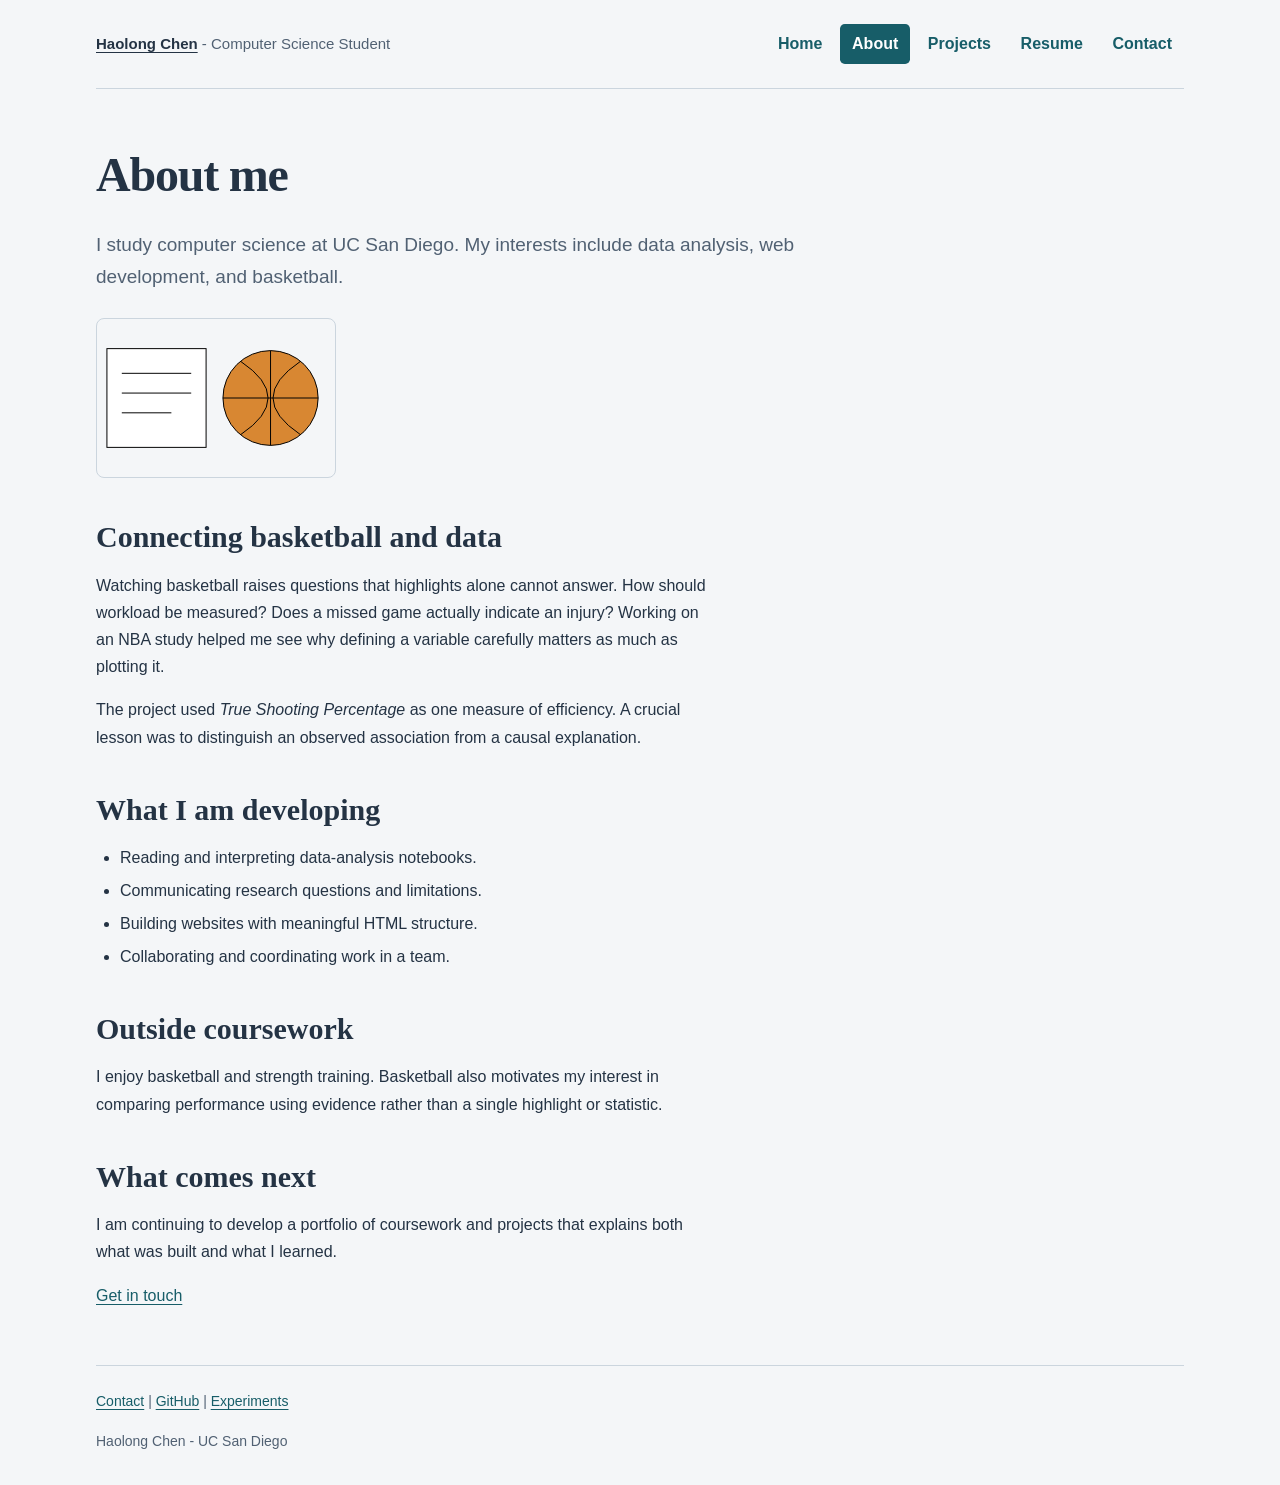
==== about.html @ 94e491ca "Copy HW3 portfolio into HW4" ====
<!doctype html>
<html lang="en">
<head>
<meta charset="utf-8">
<meta name="viewport" content="width=device-width, initial-scale=1">
<meta name="description" content="Haolong Chen's computer science portfolio: NBA data analysis and HTML web development.">
<title>About | Haolong Chen</title>
<link rel="stylesheet" href="assets/structure.css">

</head>
<body>
<header><p><a href="index.html">Haolong Chen</a> - Computer Science Student</p><nav aria-label="Main navigation"><ul><li><a href="index.html">Home</a></li><li><a href="about.html" aria-current="page">About</a></li><li><a href="projects.html">Projects</a></li><li><a href="resume.html">Resume</a></li><li><a href="contact.html">Contact</a></li></ul></nav></header>
<main id="main-content">
<h1>About me</h1>
<p>I study computer science at UC San Diego. My interests include data analysis, web development, and basketball.</p>
<picture><source srcset="assets/basketball.svg" type="image/svg+xml"><img src="assets/basketball.png" width="240" height="160" alt="Illustration of a basketball beside a notebook, representing my interest in sports and analysis."></picture>
<section><h2>Connecting basketball and data</h2><p>Watching basketball raises questions that highlights alone cannot answer. How should workload be measured? Does a missed game actually indicate an injury? Working on an NBA study helped me see why defining a variable carefully matters as much as plotting it.</p><p>The project used <i>True Shooting Percentage</i> as one measure of efficiency. A crucial lesson was to distinguish an observed association from a causal explanation.</p></section>
<section><h2>What I am developing</h2><ul><li>Reading and interpreting data-analysis notebooks.</li><li>Communicating research questions and limitations.</li><li>Building websites with meaningful HTML structure.</li><li>Collaborating and coordinating work in a team.</li></ul></section>
<section><h2>Outside coursework</h2><p>I enjoy basketball and strength training. Basketball also motivates my interest in comparing performance using evidence rather than a single highlight or statistic.</p></section>
<section><h2>What comes next</h2><p>I am continuing to develop a portfolio of coursework and projects that explains both what was built and what I learned.</p><a href="contact.html">Get in touch</a></section>
</main>
<footer><p><a href="contact.html">Contact</a> | <a href="https://github.com/hac098-cloud">GitHub</a> | <a href="experiments.html">Experiments</a></p><p>Haolong Chen - UC San Diego</p></footer>
</body>
</html>
---- assets/structure.css ----
/* Haolong Chen — https://github.com/hac098-cloud/CSE134B-HW3 */
:root {
  --background: #f4f6f8;
  --surface: #fff;
  --text: #243344;
  --muted: #516173;
  --accent: #175d68;
  --accent-hover: #0b414a;
  --border: #cbd5de;
  --focus: #a84500;
  --font-body: "Segoe UI", Arial, sans-serif;
  --font-heading: Georgia, "Times New Roman", serif;
  --page-width: 68rem;
  --space: 1.5rem;
}

* { box-sizing: border-box; }
html { background: var(--background); }
body {
  margin: 0;
  color: var(--text);
  font-family: var(--font-body);
  font-size: 1rem;
  line-height: 1.7;
  overflow-wrap: anywhere;
}

/* Child combinator: the shared page header, main content, and footer. */
body > header, body > main, body > footer {
  width: min(var(--page-width), calc(100% - 3rem));
  margin-inline: auto;
}
body > header {
  display: flex;
  flex-wrap: wrap;
  justify-content: space-between;
  align-items: center;
  gap: 1rem var(--space);
  padding-block: var(--space);
  border-bottom: 1px solid var(--border);
}
header p { margin: 0; color: var(--muted); font-size: 0.9375rem; }
header p a { color: var(--text); font-weight: 700; }

/* Descendant combinator: the navigation's existing list becomes a row. */
nav ul {
  display: flex;
  flex-wrap: wrap;
  gap: 0.35rem;
  margin: 0;
  padding: 0;
  list-style: none;
}
nav a {
  display: block;
  padding: 0.4em 0.75em;
  border-radius: 0.3rem;
  font-weight: 600;
  text-decoration: none;
}
/* Attribute selector: identify the current page in the shared navigation. */
nav a[aria-current="page"] { background: var(--accent); color: var(--surface); }
nav a:hover { background: #e1ecee; color: var(--accent-hover); }

main { padding-block: 3.5rem; }
h1, h2, h3 {
  color: var(--text);
  font-family: var(--font-heading);
  line-height: 1.25;
  text-wrap: balance;
}
h1 {
  max-width: 24ch;
  margin: 0 0 var(--space);
  font-size: 3rem;
  letter-spacing: -0.025em;
}
h2 { margin: 0 0 1rem; font-size: 1.875rem; }
h3 { margin: var(--space) 0 0.75rem; font-size: 1.375rem; }
p { max-width: 70ch; margin: 0 0 1rem; }
/* Adjacent sibling combinator: emphasize each page's opening paragraph. */
h1 + p { color: var(--muted); font-size: 1.1875rem; }
section { margin-top: 2.5rem; }
ul, ol { max-width: 70ch; padding-left: 1.5rem; }
li + li { margin-top: 0.35rem; }
nav li + li { margin-top: 0; }
a {
  color: var(--accent);
  text-underline-offset: 0.2em;
  text-decoration-thickness: 0.08em;
}
a:hover { color: var(--accent-hover); text-decoration-thickness: 0.15em; }
a:focus, button:focus, input:focus, textarea:focus, select:focus,
audio:focus, audio:focus-within, video:focus, video:focus-within,
iframe:focus, iframe:focus-within, summary:focus {
  outline: 3px solid var(--focus);
  outline-offset: 4px;
}

.featured-work {
  display: grid;
  grid-template-columns: repeat(2, minmax(0, 1fr));
  gap: var(--space);
}
.featured-work > h2 { grid-column: 1 / -1; margin-bottom: 0; }
project-summary, .project-card {
  display: block;
  padding: var(--space);
  border: 1px solid var(--border);
  border-top: 0.25rem solid var(--accent);
  border-radius: 0.5rem;
  background: var(--surface);
}
project-summary > h3 { margin-top: 0; }
main > article + article { margin-top: var(--space); }
img, video, svg, canvas { max-width: 100%; height: auto; }
picture { display: block; margin-block: var(--space); }
picture img { display: block; border: 1px solid var(--border); border-radius: 0.5rem; }
audio, iframe { max-width: 100%; }
canvas, iframe { border: 1px solid var(--border); background: var(--surface); }
dialog[open] {
  position: static;
  max-width: 100%;
  margin: 1rem 0;
  padding: var(--space);
  border: 1px solid var(--border);
  border-radius: 0.5rem;
  color: inherit;
  background: var(--surface);
}
dialog h3 { margin-top: 0; }

form { max-width: 42rem; }
fieldset {
  min-width: 0;
  margin: 0;
  padding: var(--space);
  border: 1px solid var(--border);
  border-radius: 0.5rem;
  background: var(--surface);
}
legend { padding-inline: 0.5em; font-weight: 700; }
label { font-weight: 600; }
input, textarea, select, button { font: inherit; }
input, textarea, select {
  width: 100%;
  max-width: 100%;
  padding: 0.55em 0.75em;
  border: 1px solid var(--muted);
  border-radius: 0.3rem;
  color: inherit;
  background: var(--surface);
}
textarea { resize: vertical; }
button {
  max-width: 100%;
  padding: 0.65em 1em;
  border: 1px solid var(--accent);
  border-radius: 0.3rem;
  color: var(--surface);
  background: var(--accent);
  cursor: pointer;
}
button:hover { background: var(--accent-hover); }
progress { max-width: 100%; accent-color: var(--accent); }
body > footer {
  padding-block: var(--space) 2rem;
  border-top: 1px solid var(--border);
  color: var(--muted);
  font-size: 0.875rem;
}
body > footer p:last-child { margin-bottom: 0; }

@media (max-width: 42rem) {
  body > header, body > main, body > footer { width: calc(100% - 2rem); }
  body > header { flex-direction: column; align-items: stretch; }
  nav ul { display: grid; grid-template-columns: repeat(3, minmax(0, 1fr)); }
  nav a { text-align: center; }
  main { padding-block: 2rem; }
  h1 { font-size: 2.25rem; }
  h2 { font-size: 1.625rem; }
  .featured-work { grid-template-columns: minmax(0, 1fr); }
}
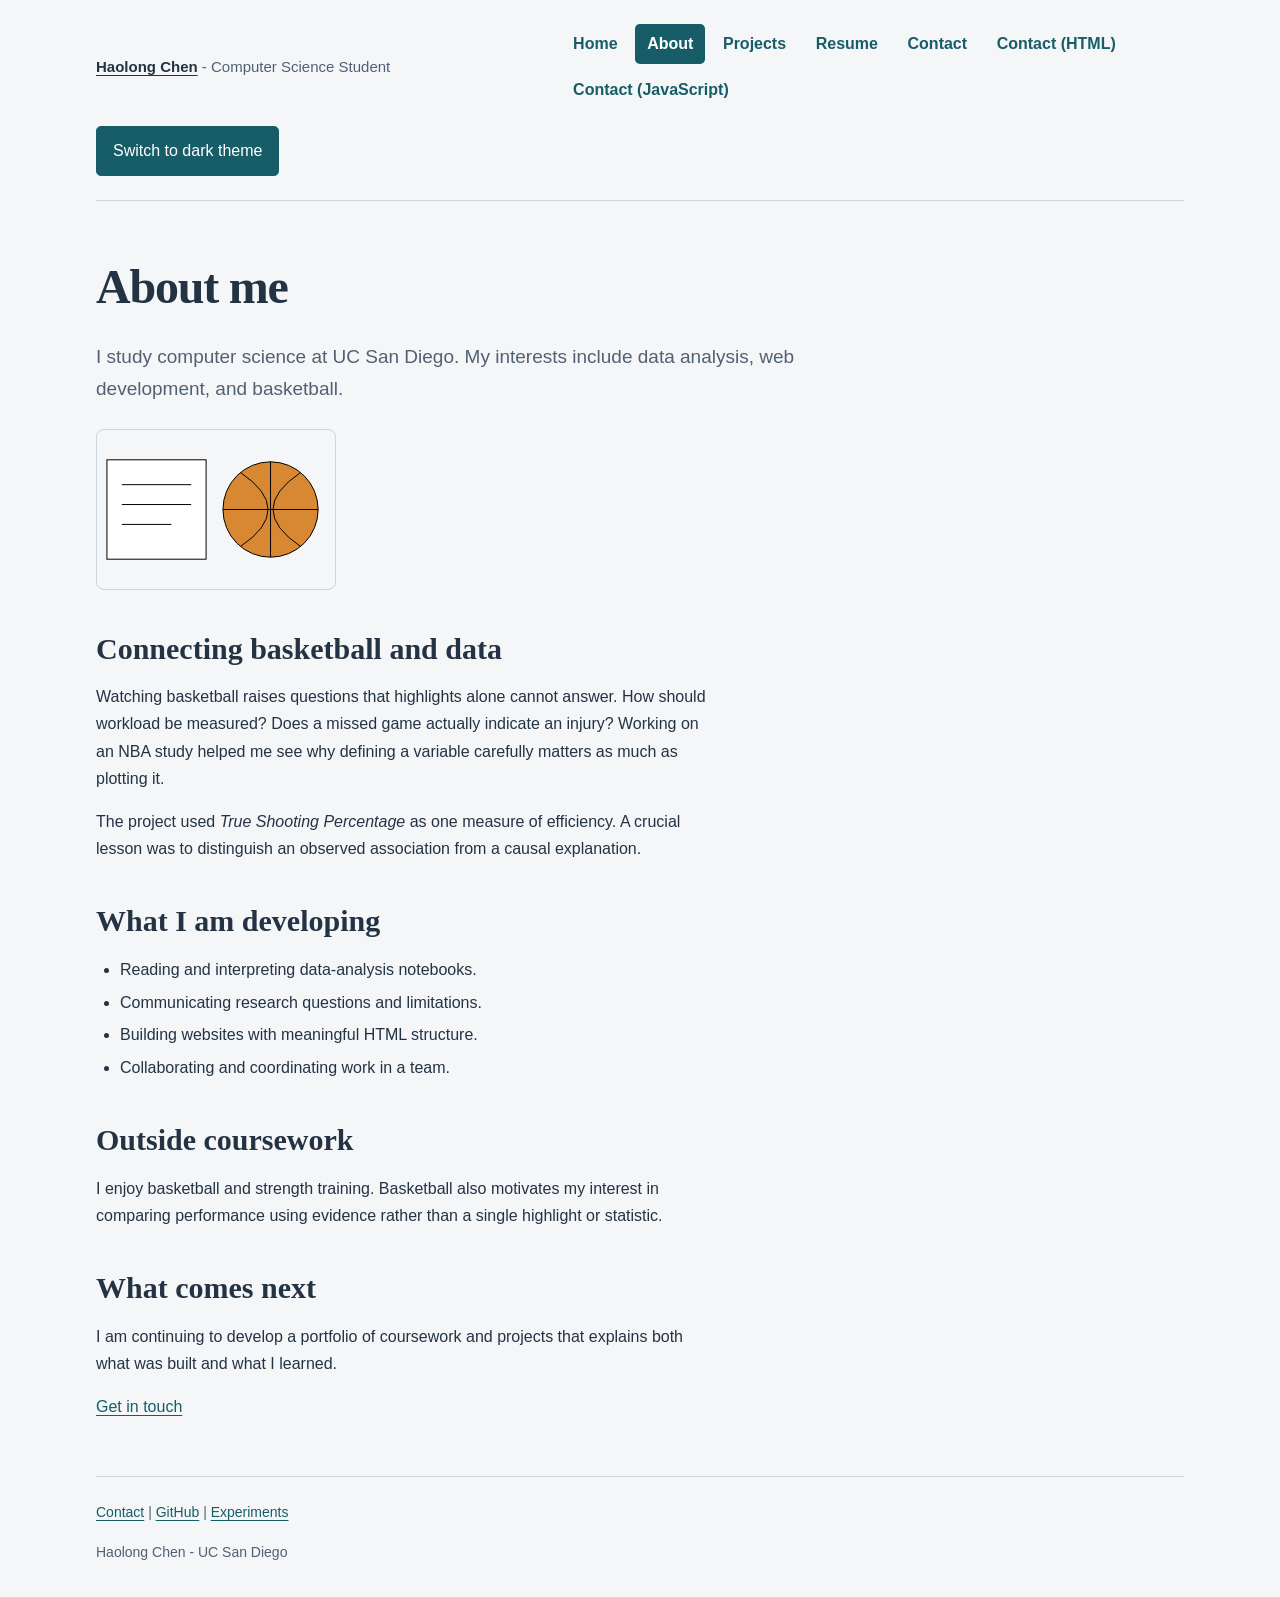
==== commit 0068b9f2: "Complete HW4 forms, validation, themes and transitions" ====
--- a/about.html
+++ b/about.html
@@ -7,9 +7,10 @@
 <title>About | Haolong Chen</title>
 <link rel="stylesheet" href="assets/structure.css">
 
+<script src="theme.js" defer></script>
 </head>
 <body>
-<header><p><a href="index.html">Haolong Chen</a> - Computer Science Student</p><nav aria-label="Main navigation"><ul><li><a href="index.html">Home</a></li><li><a href="about.html" aria-current="page">About</a></li><li><a href="projects.html">Projects</a></li><li><a href="resume.html">Resume</a></li><li><a href="contact.html">Contact</a></li></ul></nav></header>
+<header><p><a href="index.html">Haolong Chen</a> - Computer Science Student</p><nav aria-label="Main navigation"><ul><li><a href="index.html">Home</a></li><li><a href="about.html" aria-current="page">About</a></li><li><a href="projects.html">Projects</a></li><li><a href="resume.html">Resume</a></li><li><a href="contact.html">Contact</a></li><li><a href="form-no-js.html">Contact (HTML)</a></li><li><a href="form-with-js.html">Contact (JavaScript)</a></li></ul></nav><button id="theme-toggle" type="button" hidden>Switch to dark theme</button></header>
 <main id="main-content">
 <h1>About me</h1>
 <p>I study computer science at UC San Diego. My interests include data analysis, web development, and basketball.</p>
--- a/assets/structure.css
+++ b/assets/structure.css
@@ -8,6 +8,13 @@
   --accent-hover: #0b414a;
   --border: #cbd5de;
   --focus: #a84500;
+  --button-text: #fff;
+  --hover-surface: #e1ecee;
+  --error: #a12121;
+  --success: #21613b;
+  --warning-bg: #fff2c9;
+  --warning-text: #624300;
+  color-scheme: light;
   --font-body: "Segoe UI", Arial, sans-serif;
   --font-heading: Georgia, "Times New Roman", serif;
   --page-width: 68rem;
@@ -59,8 +66,8 @@
   text-decoration: none;
 }
 /* Attribute selector: identify the current page in the shared navigation. */
-nav a[aria-current="page"] { background: var(--accent); color: var(--surface); }
-nav a:hover { background: #e1ecee; color: var(--accent-hover); }
+nav a[aria-current="page"] { background: var(--accent); color: var(--button-text); }
+nav a:hover { background: var(--hover-surface); color: var(--accent-hover); }
 
 main { padding-block: 3.5rem; }
 h1, h2, h3 {
@@ -157,7 +164,7 @@
   padding: 0.65em 1em;
   border: 1px solid var(--accent);
   border-radius: 0.3rem;
-  color: var(--surface);
+  color: var(--button-text);
   background: var(--accent);
   cursor: pointer;
 }
@@ -181,3 +188,43 @@
   h2 { font-size: 1.625rem; }
   .featured-work { grid-template-columns: minmax(0, 1fr); }
 }
+
+:root[data-theme="dark"] {
+  color-scheme: dark;
+  --background: #101b25;
+  --surface: #192936;
+  --text: #edf3f8;
+  --muted: #bbcbd8;
+  --accent: #8cdae2;
+  --accent-hover: #b5eef2;
+  --button-text: #102731;
+  --hover-surface: #253f4d;
+  --border: #617989;
+  --focus: #ffd18c;
+  --error: #ffb3b3;
+  --success: #9cdeb3;
+  --warning-bg: #423715;
+  --warning-text: #ffe19a;
+}
+[hidden] { display: none !important; }
+.contact-page { max-width: 48rem; }
+.form-field { display: grid; gap: 0.4rem; margin-block: 1.5rem; }
+.field-hint { color: var(--muted); font-size: 0.9rem; margin: 0; }
+.field-error { color: var(--error); font-weight: 600; margin: 0; }
+.field-error:empty { display: none; }
+input:required, textarea:required { border-inline-start-width: 4px; }
+input:user-invalid, textarea:user-invalid, [aria-invalid="true"] {
+  border-color: var(--error);
+  border-style: dashed;
+}
+input:user-valid, textarea:user-valid { border-color: var(--success); }
+.form-feedback { margin-block: 1.25rem; }
+.form-feedback h2 { font-family: var(--font-body); font-size: 1rem; margin-bottom: 0.4rem; }
+#form-error-list { color: var(--error); }
+#form-error-list:empty { display: none; }
+#form-info { padding: 0.6rem; border: 1px solid var(--border); border-radius: 0.3rem; }
+#form-info.length-warning { background: var(--warning-bg); color: var(--warning-text); font-weight: 700; }
+::view-transition-old(root), ::view-transition-new(root) { animation-duration: 300ms; }
+@media (prefers-reduced-motion: reduce) {
+  ::view-transition-old(root), ::view-transition-new(root) { animation: none; }
+}
